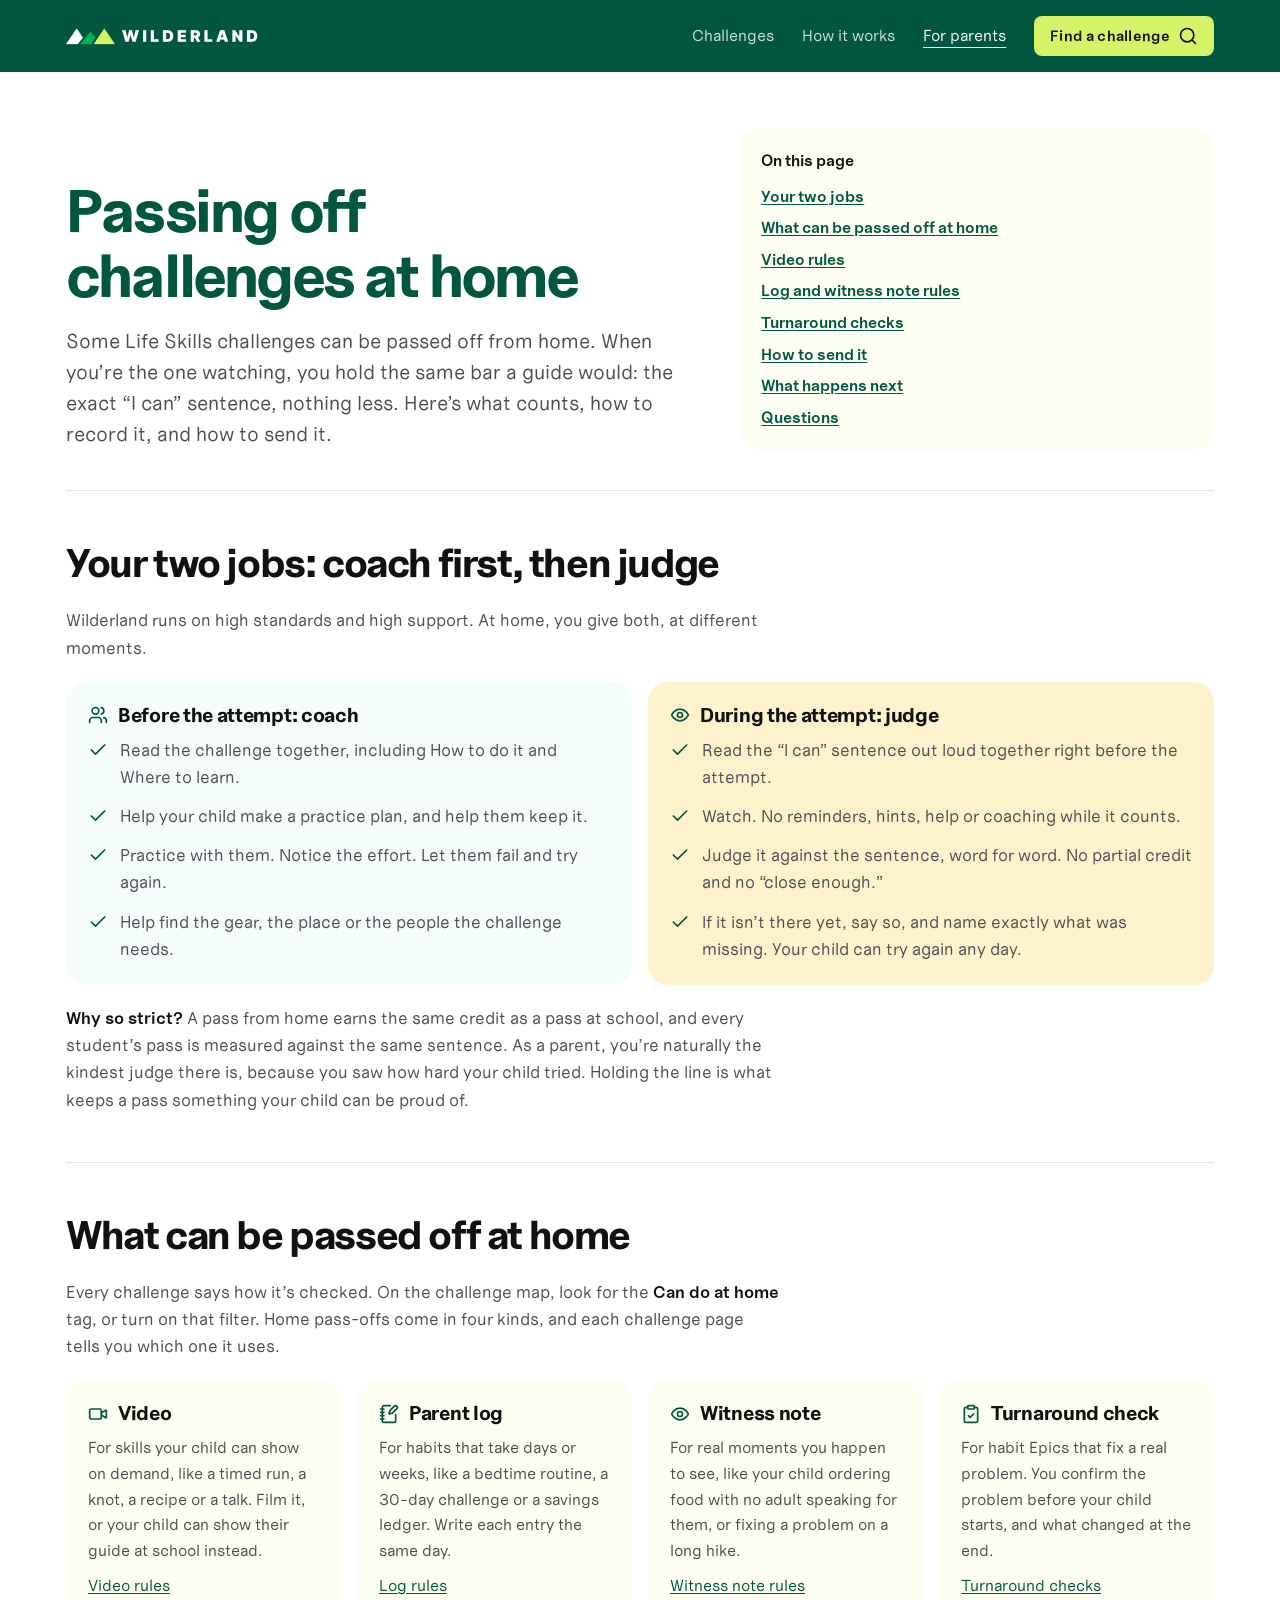
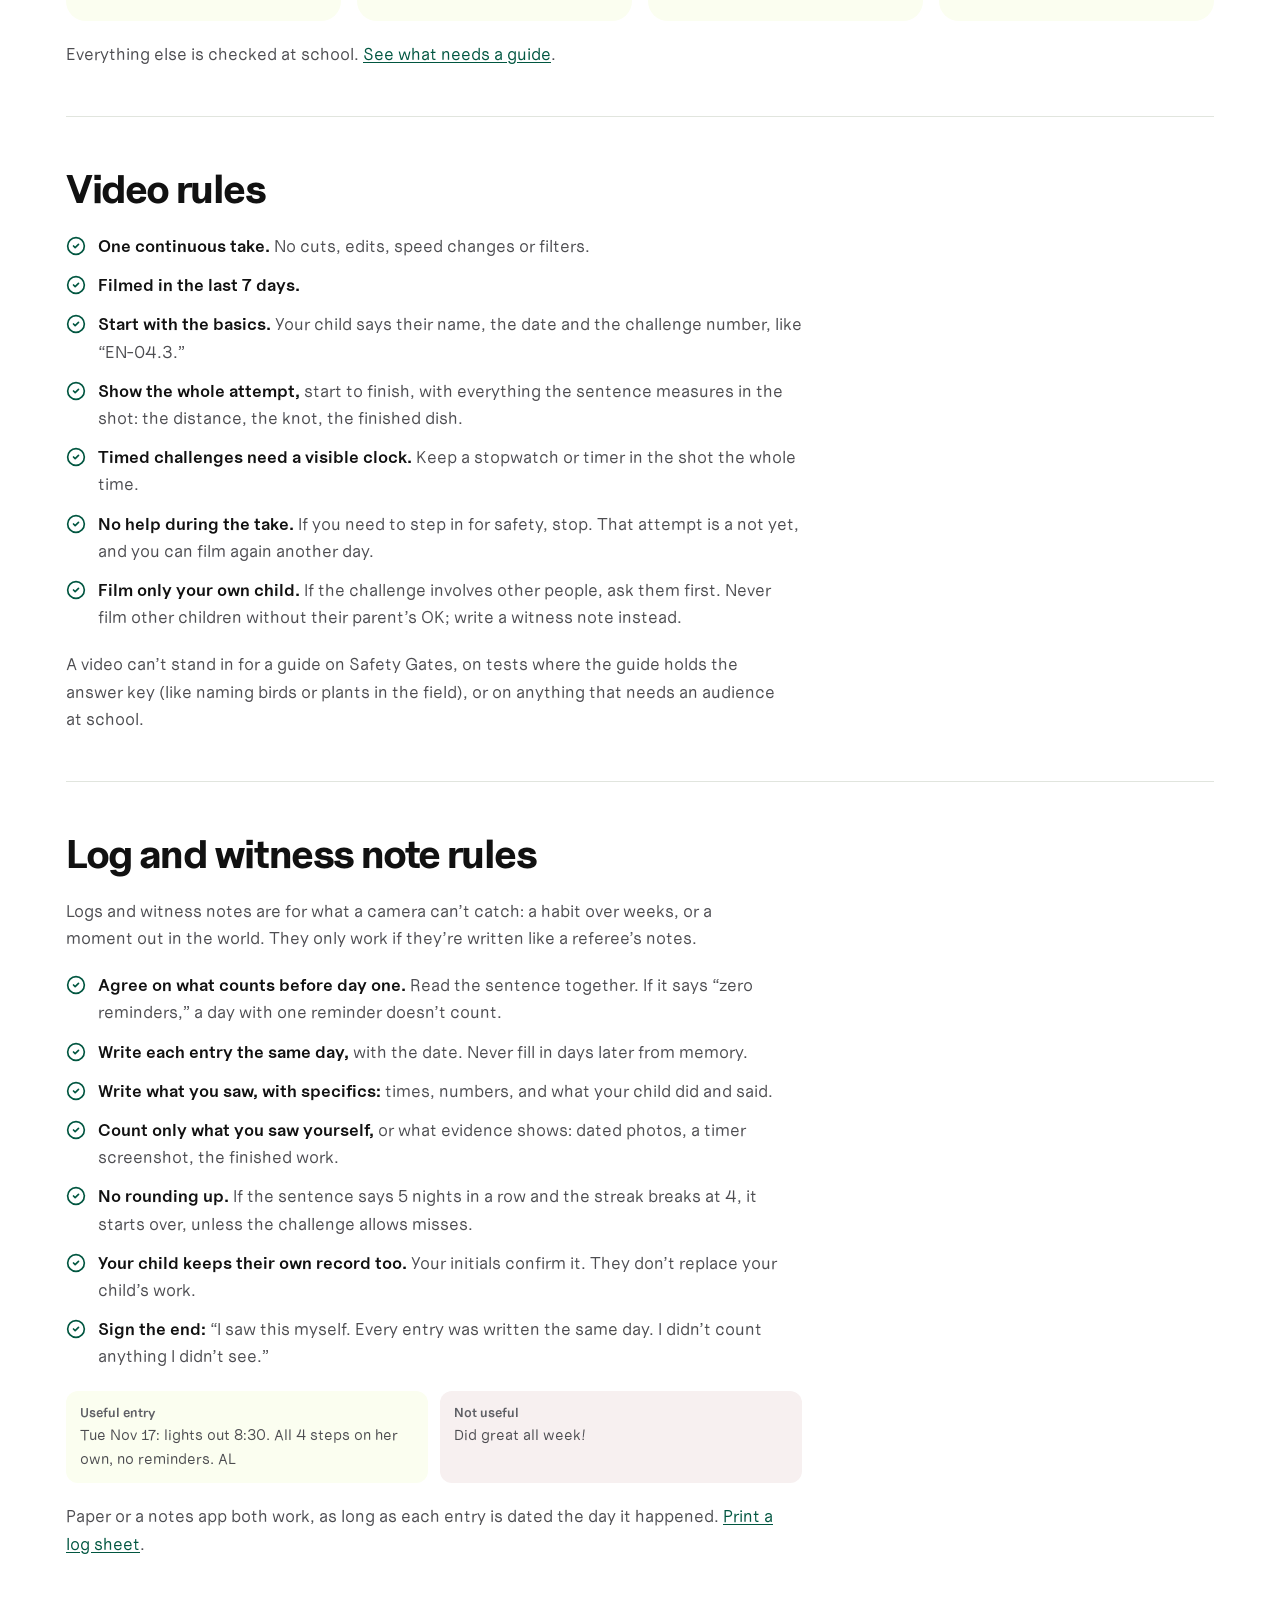
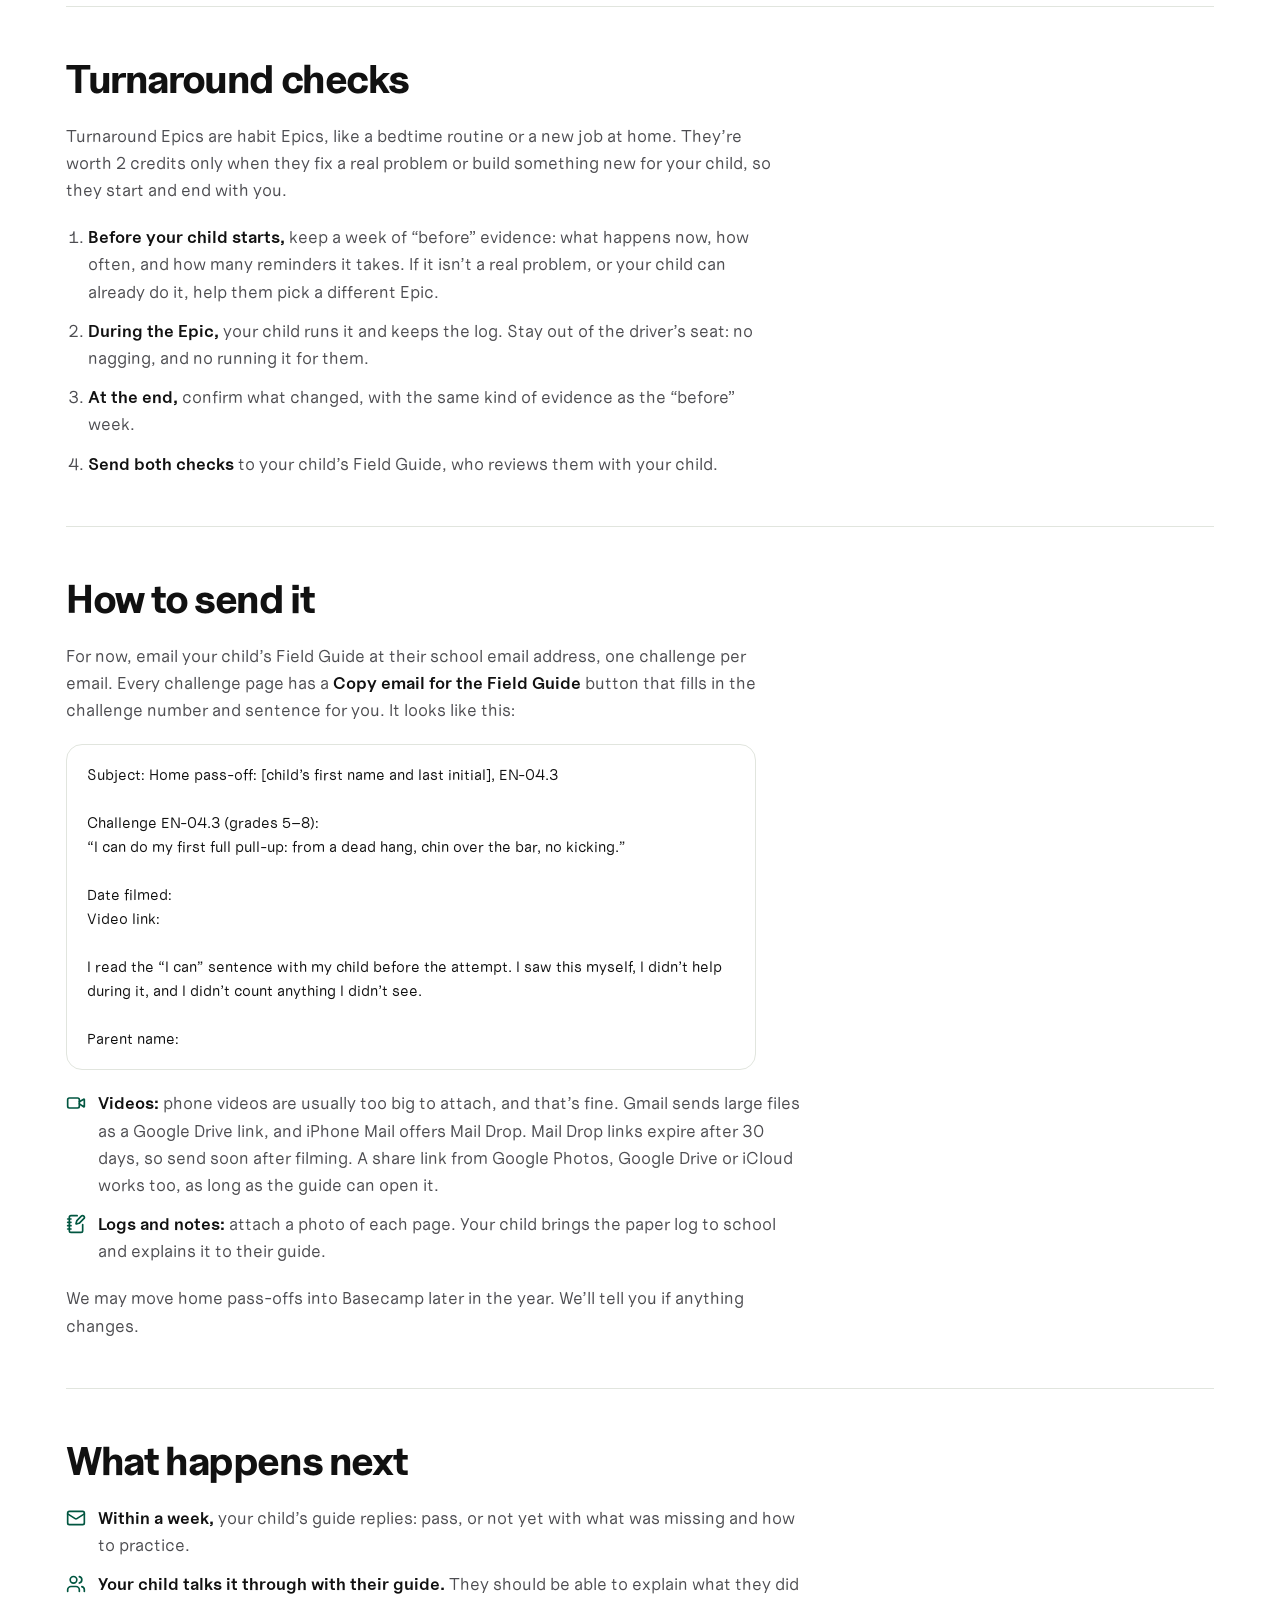
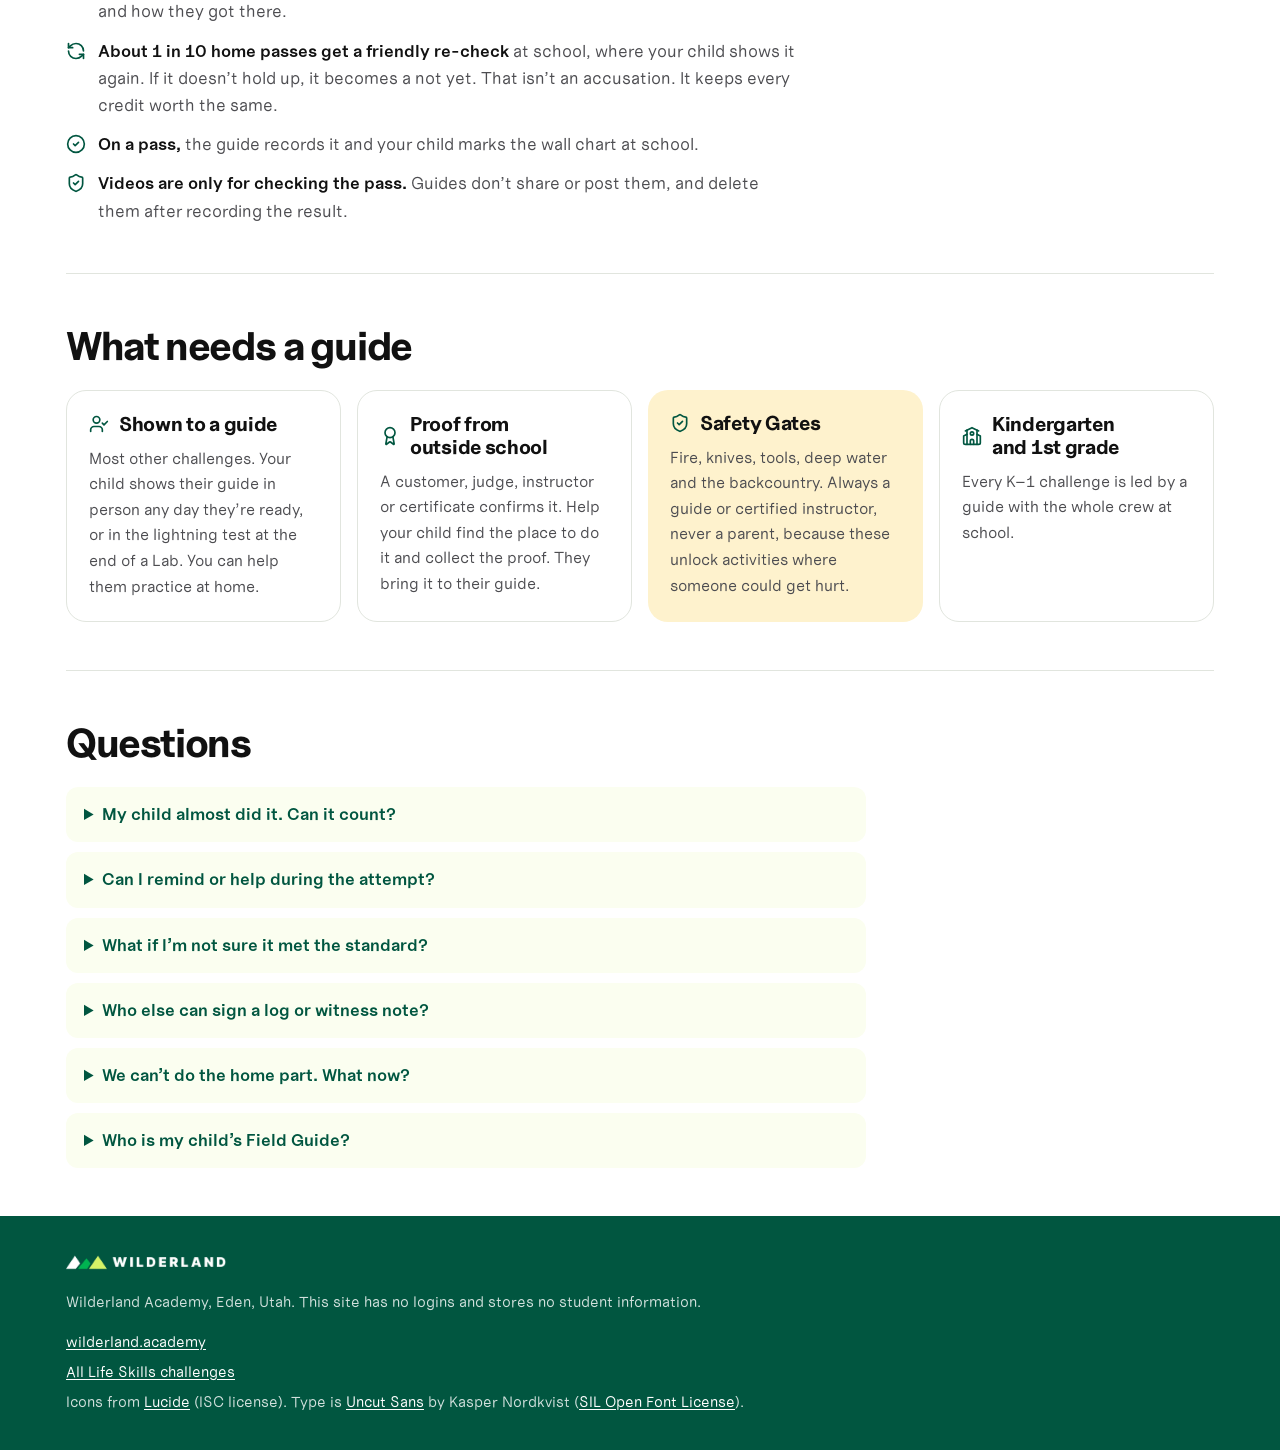
==== parents.html @ b4c8413c "Match the wilderland.academy design system, add a trail hero photo, and add a parent guide to home p" ====
<!doctype html>
<html lang="en">
<head>
<meta charset="utf-8">
<meta name="viewport" content="width=device-width, initial-scale=1">
<title>Home Pass-offs: Parent Guide</title>
<meta name="description" content="How Wilderland parents pass off Life Skills challenges at home: video, parent log, witness note and Turnaround check, held to the same standard as school.">
<meta name="theme-color" content="#015640">
<link rel="preload" href="fonts/uncut-sans-bold.woff2" as="font" type="font/woff2" crossorigin>
<link rel="preload" href="fonts/uncut-sans-regular.woff2" as="font" type="font/woff2" crossorigin>
<link rel="stylesheet" href="styles.css">
<link rel="icon" href="data:image/svg+xml,%3Csvg xmlns='http://www.w3.org/2000/svg' viewBox='0 0 32 32'%3E%3Crect width='32' height='32' rx='7' fill='%23015640'/%3E%3Cpath d='M3 24 10 11 17 24Z' fill='%23fff'/%3E%3Cpath d='M10 24 16 14 22 24Z' fill='%2300B451'/%3E%3Cpath d='M15 24 22 10 29 24Z' fill='%23D5F367'/%3E%3C/svg%3E">
</head>
<body>
<a class="skip" href="#coach">Skip to the guide</a>

<header class="nav">
  <div class="nav-inner">
    <a class="brand" href="./" aria-label="Wilderland Challenges home"><img src="img/wilderland-logo.png" width="192" height="24" alt="Wilderland"></a>
    <nav class="nav-links" aria-label="On this site">
      <a class="wide" href="./#explore-title">Challenges</a>
      <a class="wide" href="./#how-title">How it works</a>
      <a href="parents.html" aria-current="page">For parents</a>
    </nav>
    <a class="btn-lime" href="./" aria-label="Find a challenge"><span class="lbl">Find a challenge</span><svg class="ic" aria-hidden="true"><use href="icons.svg#i-search"/></svg></a>
  </div>
</header>

<main class="doc">
  <section class="doc-hero" aria-labelledby="page-title">
    <div>
      <h1 id="page-title">Passing off challenges at home</h1>
      <p class="lede">Some Life Skills challenges can be passed off from home. When you’re the one watching, you hold the same bar a guide would: the exact “I can” sentence, nothing less. Here’s what counts, how to record it, and how to send it.</p>
    </div>
    <nav class="jump" aria-label="On this page">
      <b>On this page</b>
      <a href="#coach">Your two jobs</a>
      <a href="#ways">What can be passed off at home</a>
      <a href="#video">Video rules</a>
      <a href="#logs">Log and witness note rules</a>
      <a href="#turnaround">Turnaround checks</a>
      <a href="#send">How to send it</a>
      <a href="#next">What happens next</a>
      <a href="#questions">Questions</a>
    </nav>
  </section>

  <section class="doc-sec" id="coach" aria-labelledby="coach-title">
    <h2 id="coach-title">Your two jobs: coach first, then judge</h2>
    <p>Wilderland runs on high standards and high support. At home, you give both, at different moments.</p>
    <div class="two">
      <div class="card mint">
        <h3><svg class="ic" aria-hidden="true"><use href="icons.svg#i-users"/></svg>Before the attempt: coach</h3>
        <ul class="rules">
          <li><svg class="ic" aria-hidden="true"><use href="icons.svg#i-check"/></svg><span>Read the challenge together, including How to do it and Where to learn.</span></li>
          <li><svg class="ic" aria-hidden="true"><use href="icons.svg#i-check"/></svg><span>Help your child make a practice plan, and help them keep it.</span></li>
          <li><svg class="ic" aria-hidden="true"><use href="icons.svg#i-check"/></svg><span>Practice with them. Notice the effort. Let them fail and try again.</span></li>
          <li><svg class="ic" aria-hidden="true"><use href="icons.svg#i-check"/></svg><span>Help find the gear, the place or the people the challenge needs.</span></li>
        </ul>
      </div>
      <div class="card butter">
        <h3><svg class="ic" aria-hidden="true"><use href="icons.svg#i-eye"/></svg>During the attempt: judge</h3>
        <ul class="rules">
          <li><svg class="ic" aria-hidden="true"><use href="icons.svg#i-check"/></svg><span>Read the “I can” sentence out loud together right before the attempt.</span></li>
          <li><svg class="ic" aria-hidden="true"><use href="icons.svg#i-check"/></svg><span>Watch. No reminders, hints, help or coaching while it counts.</span></li>
          <li><svg class="ic" aria-hidden="true"><use href="icons.svg#i-check"/></svg><span>Judge it against the sentence, word for word. No partial credit and no “close enough.”</span></li>
          <li><svg class="ic" aria-hidden="true"><use href="icons.svg#i-check"/></svg><span>If it isn’t there yet, say so, and name exactly what was missing. Your child can try again any day.</span></li>
        </ul>
      </div>
    </div>
    <div class="prose">
      <p><b>Why so strict?</b> A pass from home earns the same credit as a pass at school, and every student’s pass is measured against the same sentence. As a parent, you’re naturally the kindest judge there is, because you saw how hard your child tried. Holding the line is what keeps a pass something your child can be proud of.</p>
    </div>
  </section>

  <section class="doc-sec" id="ways" aria-labelledby="ways-title">
    <h2 id="ways-title">What can be passed off at home</h2>
    <p>Every challenge says how it’s checked. On the challenge map, look for the <b>Can do at home</b> tag, or turn on that filter. Home pass-offs come in four kinds, and each challenge page tells you which one it uses.</p>
    <div class="ways">
      <div class="card">
        <h3><svg class="ic" aria-hidden="true"><use href="icons.svg#i-video"/></svg>Video</h3>
        <p>For skills your child can show on demand, like a timed run, a knot, a recipe or a talk. Film it, or your child can show their guide at school instead.</p>
        <a href="#video">Video rules</a>
      </div>
      <div class="card">
        <h3><svg class="ic" aria-hidden="true"><use href="icons.svg#i-notebook-pen"/></svg>Parent log</h3>
        <p>For habits that take days or weeks, like a bedtime routine, a 30-day challenge or a savings ledger. Write each entry the same day.</p>
        <a href="#logs">Log rules</a>
      </div>
      <div class="card">
        <h3><svg class="ic" aria-hidden="true"><use href="icons.svg#i-eye"/></svg>Witness note</h3>
        <p>For real moments you happen to see, like your child ordering food with no adult speaking for them, or fixing a problem on a long hike.</p>
        <a href="#logs">Witness note rules</a>
      </div>
      <div class="card">
        <h3><svg class="ic" aria-hidden="true"><use href="icons.svg#i-clipboard-check"/></svg>Turnaround check</h3>
        <p>For habit Epics that fix a real problem. You confirm the problem before your child starts, and what changed at the end.</p>
        <a href="#turnaround">Turnaround checks</a>
      </div>
    </div>
    <p>Everything else is checked at school. <a href="#school">See what needs a guide</a>.</p>
  </section>

  <section class="doc-sec" id="video" aria-labelledby="video-title">
    <h2 id="video-title">Video rules</h2>
    <ul class="rules">
      <li><svg class="ic" aria-hidden="true"><use href="icons.svg#i-circle-check"/></svg><span><b>One continuous take.</b> No cuts, edits, speed changes or filters.</span></li>
      <li><svg class="ic" aria-hidden="true"><use href="icons.svg#i-circle-check"/></svg><span><b>Filmed in the last 7 days.</b></span></li>
      <li><svg class="ic" aria-hidden="true"><use href="icons.svg#i-circle-check"/></svg><span><b>Start with the basics.</b> Your child says their name, the date and the challenge number, like “EN-04.3.”</span></li>
      <li><svg class="ic" aria-hidden="true"><use href="icons.svg#i-circle-check"/></svg><span><b>Show the whole attempt,</b> start to finish, with everything the sentence measures in the shot: the distance, the knot, the finished dish.</span></li>
      <li><svg class="ic" aria-hidden="true"><use href="icons.svg#i-circle-check"/></svg><span><b>Timed challenges need a visible clock.</b> Keep a stopwatch or timer in the shot the whole time.</span></li>
      <li><svg class="ic" aria-hidden="true"><use href="icons.svg#i-circle-check"/></svg><span><b>No help during the take.</b> If you need to step in for safety, stop. That attempt is a not yet, and you can film again another day.</span></li>
      <li><svg class="ic" aria-hidden="true"><use href="icons.svg#i-circle-check"/></svg><span><b>Film only your own child.</b> If the challenge involves other people, ask them first. Never film other children without their parent’s OK; write a witness note instead.</span></li>
    </ul>
    <p>A video can’t stand in for a guide on Safety Gates, on tests where the guide holds the answer key (like naming birds or plants in the field), or on anything that needs an audience at school.</p>
  </section>

  <section class="doc-sec" id="logs" aria-labelledby="logs-title">
    <h2 id="logs-title">Log and witness note rules</h2>
    <p>Logs and witness notes are for what a camera can’t catch: a habit over weeks, or a moment out in the world. They only work if they’re written like a referee’s notes.</p>
    <ul class="rules">
      <li><svg class="ic" aria-hidden="true"><use href="icons.svg#i-circle-check"/></svg><span><b>Agree on what counts before day one.</b> Read the sentence together. If it says “zero reminders,” a day with one reminder doesn’t count.</span></li>
      <li><svg class="ic" aria-hidden="true"><use href="icons.svg#i-circle-check"/></svg><span><b>Write each entry the same day,</b> with the date. Never fill in days later from memory.</span></li>
      <li><svg class="ic" aria-hidden="true"><use href="icons.svg#i-circle-check"/></svg><span><b>Write what you saw, with specifics:</b> times, numbers, and what your child did and said.</span></li>
      <li><svg class="ic" aria-hidden="true"><use href="icons.svg#i-circle-check"/></svg><span><b>Count only what you saw yourself,</b> or what evidence shows: dated photos, a timer screenshot, the finished work.</span></li>
      <li><svg class="ic" aria-hidden="true"><use href="icons.svg#i-circle-check"/></svg><span><b>No rounding up.</b> If the sentence says 5 nights in a row and the streak breaks at 4, it starts over, unless the challenge allows misses.</span></li>
      <li><svg class="ic" aria-hidden="true"><use href="icons.svg#i-circle-check"/></svg><span><b>Your child keeps their own record too.</b> Your initials confirm it. They don’t replace your child’s work.</span></li>
      <li><svg class="ic" aria-hidden="true"><use href="icons.svg#i-circle-check"/></svg><span><b>Sign the end:</b> “I saw this myself. Every entry was written the same day. I didn’t count anything I didn’t see.”</span></li>
    </ul>
    <div class="example" aria-label="Example entries">
      <div class="yes"><b>Useful entry</b>Tue Nov 17: lights out 8:30. All 4 steps on her own, no reminders. AL</div>
      <div class="no"><b>Not useful</b>Did great all week!</div>
    </div>
    <p>Paper or a notes app both work, as long as each entry is dated the day it happened. <a href="log.html">Print a log sheet</a>.</p>
  </section>

  <section class="doc-sec" id="turnaround" aria-labelledby="ta-title">
    <h2 id="ta-title">Turnaround checks</h2>
    <p>Turnaround Epics are habit Epics, like a bedtime routine or a new job at home. They’re worth 2 credits only when they fix a real problem or build something new for your child, so they start and end with you.</p>
    <ol class="cps prose">
      <li><b>Before your child starts,</b> keep a week of “before” evidence: what happens now, how often, and how many reminders it takes. If it isn’t a real problem, or your child can already do it, help them pick a different Epic.</li>
      <li><b>During the Epic,</b> your child runs it and keeps the log. Stay out of the driver’s seat: no nagging, and no running it for them.</li>
      <li><b>At the end,</b> confirm what changed, with the same kind of evidence as the “before” week.</li>
      <li><b>Send both checks</b> to your child’s Field Guide, who reviews them with your child.</li>
    </ol>
  </section>

  <section class="doc-sec" id="send" aria-labelledby="send-title">
    <h2 id="send-title">How to send it</h2>
    <p>For now, email your child’s Field Guide at their school email address, one challenge per email. Every challenge page has a <b>Copy email for the Field Guide</b> button that fills in the challenge number and sentence for you. It looks like this:</p>
<pre class="template">Subject: Home pass-off: [child’s first name and last initial], EN-04.3

Challenge EN-04.3 (grades 5–8):
“I can do my first full pull-up: from a dead hang, chin over the bar, no kicking.”

Date filmed:
Video link:

I read the “I can” sentence with my child before the attempt. I saw this myself, I didn’t help during it, and I didn’t count anything I didn’t see.

Parent name:</pre>
    <ul class="rules">
      <li><svg class="ic" aria-hidden="true"><use href="icons.svg#i-video"/></svg><span><b>Videos:</b> phone videos are usually too big to attach, and that’s fine. Gmail sends large files as a Google Drive link, and iPhone Mail offers Mail Drop. Mail Drop links expire after 30 days, so send soon after filming. A share link from Google Photos, Google Drive or iCloud works too, as long as the guide can open it.</span></li>
      <li><svg class="ic" aria-hidden="true"><use href="icons.svg#i-notebook-pen"/></svg><span><b>Logs and notes:</b> attach a photo of each page. Your child brings the paper log to school and explains it to their guide.</span></li>
    </ul>
    <p>We may move home pass-offs into Basecamp later in the year. We’ll tell you if anything changes.</p>
  </section>

  <section class="doc-sec" id="next" aria-labelledby="next-title">
    <h2 id="next-title">What happens next</h2>
    <ul class="rules">
      <li><svg class="ic" aria-hidden="true"><use href="icons.svg#i-mail"/></svg><span><b>Within a week,</b> your child’s guide replies: pass, or not yet with what was missing and how to practice.</span></li>
      <li><svg class="ic" aria-hidden="true"><use href="icons.svg#i-users"/></svg><span><b>Your child talks it through with their guide.</b> They should be able to explain what they did and how they got there.</span></li>
      <li><svg class="ic" aria-hidden="true"><use href="icons.svg#i-refresh-ccw"/></svg><span><b>About 1 in 10 home passes get a friendly re-check</b> at school, where your child shows it again. If it doesn’t hold up, it becomes a not yet. That isn’t an accusation. It keeps every credit worth the same.</span></li>
      <li><svg class="ic" aria-hidden="true"><use href="icons.svg#i-circle-check"/></svg><span><b>On a pass,</b> the guide records it and your child marks the wall chart at school.</span></li>
      <li><svg class="ic" aria-hidden="true"><use href="icons.svg#i-shield-check"/></svg><span><b>Videos are only for checking the pass.</b> Guides don’t share or post them, and delete them after recording the result.</span></li>
    </ul>
  </section>

  <section class="doc-sec" id="school" aria-labelledby="school-title">
    <h2 id="school-title">What needs a guide</h2>
    <div class="ways">
      <div class="card white">
        <h3><svg class="ic" aria-hidden="true"><use href="icons.svg#i-user-check"/></svg>Shown to a guide</h3>
        <p>Most other challenges. Your child shows their guide in person any day they’re ready, or in the lightning test at the end of a Lab. You can help them practice at home.</p>
      </div>
      <div class="card white">
        <h3><svg class="ic" aria-hidden="true"><use href="icons.svg#i-award"/></svg>Proof from outside school</h3>
        <p>A customer, judge, instructor or certificate confirms it. Help your child find the place to do it and collect the proof. They bring it to their guide.</p>
      </div>
      <div class="card butter">
        <h3><svg class="ic" aria-hidden="true"><use href="icons.svg#i-shield-check"/></svg>Safety Gates</h3>
        <p>Fire, knives, tools, deep water and the backcountry. Always a guide or certified instructor, never a parent, because these unlock activities where someone could get hurt.</p>
      </div>
      <div class="card white">
        <h3><svg class="ic" aria-hidden="true"><use href="icons.svg#i-school"/></svg>Kindergarten and 1st grade</h3>
        <p>Every K–1 challenge is led by a guide with the whole crew at school.</p>
      </div>
    </div>
  </section>

  <section class="doc-sec" id="questions" aria-labelledby="q-title">
    <h2 id="q-title">Questions</h2>
    <div class="qa">
      <details><summary>My child almost did it. Can it count?</summary><p>No. Almost is a not yet. Tell your child exactly what was missing, and try again another day. There’s no limit on retries.</p></details>
      <details><summary>Can I remind or help during the attempt?</summary><p>Not during a counted attempt or a counted day. Coaching happens before and between attempts. If the sentence says “on my own” or “no reminders,” any help means that one doesn’t count.</p></details>
      <details><summary>What if I’m not sure it met the standard?</summary><p>Then treat it as a not yet, or ask the guide to watch it at school. When in doubt, leave it out.</p></details>
      <details><summary>Who else can sign a log or witness note?</summary><p>A parent or guardian signs. Some challenges also need confirmation from other people, like crewmates or the person your child helped, and the sentence says so when they do.</p></details>
      <details><summary>We can’t do the home part. What now?</summary><p>Many home challenges can also be shown at school. For habits that only happen at home, ask your child’s guide to suggest a school option or a different challenge.</p></details>
      <details><summary>Who is my child’s Field Guide?</summary><p>The guide who meets with your child for weekly coaching. If you’re not sure of their email address, ask at drop-off or pick-up.</p></details>
    </div>
  </section>
</main>

<footer class="foot">
  <div class="foot-inner">
    <div class="foot-links">
      <img src="img/wilderland-logo.png" width="160" height="20" alt="Wilderland">
      <p>Wilderland Academy, Eden, Utah. This site has no logins and stores no student information.</p>
    </div>
    <div class="foot-links">
      <a href="https://wilderland.academy/">wilderland.academy</a>
      <a href="./">All Life Skills challenges</a>
      <span>Icons from <a href="https://lucide.dev" rel="noopener">Lucide</a> (ISC license). Type is <a href="https://uncut.wtf/sans-serif/uncut-sans/" rel="noopener">Uncut Sans</a> by Kasper Nordkvist (<a href="fonts/OFL.txt">SIL Open Font License</a>).</span>
    </div>
  </div>
</footer>
</body>
</html>
---- styles.css ----
/* Wilderland Challenges. Matches the wilderland.academy design system: Uncut Sans, deep green #015640,
   lime #D5F367 buttons with 8px corners, white pages with pale lime and mint bands, 24px photo corners.
   The 8 life-skill colors stay as the map's own wayfinding. */
@font-face{font-family:'Uncut Sans';src:url(fonts/uncut-sans-regular.woff2) format('woff2');font-weight:400;font-style:normal;font-display:swap}
@font-face{font-family:'Uncut Sans';src:url(fonts/uncut-sans-semibold.woff2) format('woff2');font-weight:600;font-style:normal;font-display:swap}
@font-face{font-family:'Uncut Sans';src:url(fonts/uncut-sans-bold.woff2) format('woff2');font-weight:700;font-style:normal;font-display:swap}
:root{
  --green:#015640;      /* nav, footer, headings, focus */
  --green-2:#00B451;    /* the logo's middle peak */
  --lime:#D5F367;       /* buttons */
  --lime-tint:#FBFEF0;  /* section bands */
  --mint:#F4FCFC;       /* notices */
  --butter:#FEF2CD;
  --chip:#F0F2F0;       /* secondary buttons */
  --ink:#111111;
  --text:#4D4D51;
  --muted:#5F6066;
  --line:#E1E5DE;
  --paper:#FFFFFF;
  --card:#FFFFFF;
  --on-dark:#FFFFFF;
  --on-dark-2:rgba(255,255,255,.82);
  --amber:#9A4A0B;
  /* older names used by the app's markup */
  --forest:var(--green);
  --water:var(--green);
  --blaze:var(--amber);
  --cream:var(--on-dark);
  --sans:'Uncut Sans', system-ui, -apple-system, 'Segoe UI', Roboto, Arial, sans-serif;
  --slab:var(--sans);
  --gutter-l:max(16px, env(safe-area-inset-left, 0px));
  --gutter-r:max(16px, env(safe-area-inset-right, 0px));
  color-scheme:light;
}
*{box-sizing:border-box}
html{scroll-behavior:smooth;scroll-padding-top:16px}
@media (prefers-reduced-motion:reduce){html{scroll-behavior:auto}*{transition:none!important}}
body{margin:0;background:var(--paper);color:var(--text);font:400 16px/1.6 var(--sans);-webkit-font-smoothing:antialiased}
h1,h2,h3{font-family:var(--sans);font-weight:700;line-height:1.15;margin:0;text-wrap:balance;color:var(--ink)}
h1{color:var(--green);letter-spacing:-.03em}
h2{font-size:clamp(28px,3.4vw,40px);letter-spacing:-.035em;line-height:1.2}
h3{font-size:20px;letter-spacing:-.015em}
p{margin:0}
b,strong{color:var(--ink);font-weight:600}
a{color:var(--green);text-underline-offset:2px}
button{font:inherit;color:inherit}
:focus-visible{outline:3px solid var(--green);outline-offset:2px}
[hidden]{display:none !important}
.sr{position:absolute;width:1px;height:1px;overflow:hidden;clip:rect(0 0 0 0);white-space:nowrap}
.skip{position:absolute;left:-999px;top:8px;background:var(--lime);color:var(--ink);padding:8px 14px;border-radius:8px;z-index:30;font-weight:600}
.skip:focus{left:8px}
.ic{width:20px;height:20px;fill:none;stroke:currentColor;stroke-width:2;stroke-linecap:round;stroke-linejoin:round;flex:none}
.muted{color:var(--muted)}
.pad{padding:0 24px}
.wrap{max-width:1180px;margin:0 auto;padding-left:var(--gutter-l);padding-right:var(--gutter-r)}

/* ---------- buttons (school style: lime primary, pale grey secondary, 8px corners) ---------- */
.btn,.btn-lime{display:inline-flex;align-items:center;justify-content:center;gap:8px;min-height:48px;padding:8px 20px;border-radius:8px;border:0;background:var(--lime);color:#121213;font-weight:600;letter-spacing:.02em;text-decoration:none;cursor:pointer}
.btn:hover,.btn-lime:hover{background:#C9EA4F}
.btn.ghost,.btn-grey{background:var(--chip);color:#121213}
.btn.ghost:hover,.btn-grey:hover{background:#E4E8E4}
.btn-sm{min-height:40px;padding:6px 16px;font-size:15px}

/* ---------- nav ---------- */
.nav{background:var(--green);color:var(--on-dark)}
.nav-inner{max-width:1180px;margin:0 auto;padding:0 var(--gutter-r) 0 var(--gutter-l);min-height:72px;display:flex;align-items:center;gap:12px 28px;flex-wrap:wrap}
.brand{display:flex;align-items:center;margin-right:auto;padding:8px 0}
.brand img{display:block;height:24px;width:auto}
.nav-links{display:flex;gap:4px 28px;align-items:center;flex-wrap:wrap}
.nav-links a{color:var(--on-dark-2);text-decoration:none;font-size:16px;padding:8px 0}
.nav-links a:hover,.nav-links a[aria-current="page"]{color:var(--on-dark);text-decoration:underline;text-underline-offset:6px}
.nav .btn-lime{min-height:40px;padding:6px 16px;font-size:15px}
.nav .count{background:var(--green);color:var(--on-dark)}

/* ---------- hero: title and grades on the left, the trail photo on the right ---------- */
.hero{background:var(--paper)}
.hero-inner{max-width:1180px;margin:0 auto;padding:56px var(--gutter-r) 48px var(--gutter-l);display:grid;grid-template-columns:minmax(0,1fr) minmax(0,1.04fr);gap:40px 56px;align-items:center}
.hero-text{display:flex;flex-direction:column;gap:20px;min-width:0}
.hero h1{font-size:clamp(42px,5.6vw,64px);line-height:1.08}
.lede{font-size:clamp(18px,1.9vw,20px);line-height:1.55;max-width:34em;color:var(--text)}
.bands{display:flex;align-items:center;gap:8px;flex-wrap:wrap;margin-top:4px}
.bands-label{font-weight:600;color:var(--ink);margin-right:8px}
.band{min-width:84px;min-height:48px;padding:6px 18px;border-radius:8px;border:2px solid transparent;background:var(--chip);color:#121213;font-weight:700;font-size:20px;letter-spacing:-.01em;cursor:pointer}
.band:hover{border-color:var(--green)}
.band[aria-pressed="true"]{background:var(--green);color:var(--on-dark)}
.hero-photo{position:relative;margin:0;border-radius:24px;overflow:hidden;aspect-ratio:1.15;background:#E9E4D6;max-width:100%}
.hero-photo img{display:block;width:100%;height:100%;object-fit:cover;object-position:50% 40%}
.place{position:absolute;left:16px;bottom:16px;display:inline-flex;align-items:center;gap:6px;max-width:calc(100% - 32px);padding:6px 12px 6px 10px;border-radius:999px;background:rgba(255,255,255,.92);color:var(--green);font-weight:700;font-size:15px;line-height:1.3}
.place .ic{width:17px;height:17px}
.strip{display:none}

main{max-width:1180px;margin:0 auto;padding:0 var(--gutter-r) 0 var(--gutter-l)}

/* ---------- your year ---------- */
.year{padding:8px 0 8px;display:flex;flex-direction:column;gap:16px}
.year-head{display:flex;align-items:baseline;gap:8px 20px;flex-wrap:wrap}
.year-head p{flex:1 1 320px}
.link-btn{background:none;border:0;padding:0;cursor:pointer;color:var(--green);text-decoration:underline;text-underline-offset:3px;font-weight:600;display:inline-flex;gap:8px;align-items:center}
.count{display:inline-grid;place-items:center;min-width:26px;height:26px;padding:0 7px;border-radius:13px;background:var(--green);color:var(--on-dark);font-size:14px;font-weight:600;letter-spacing:0;text-decoration:none}
.year-skills{list-style:none;margin:0;padding:0;display:grid;grid-template-columns:repeat(8,minmax(0,1fr));gap:8px}
.ys{all:unset;box-sizing:border-box;cursor:pointer;display:flex;flex-direction:column;gap:8px;width:100%;height:100%;padding:12px 10px;border-radius:12px;background:var(--card);border:1px solid var(--line);border-top:6px solid var(--c)}
.ys:focus-visible{outline:3px solid var(--green);outline-offset:2px}
.ys[aria-current="true"]{background:var(--tint)}
.ys-name{font-weight:600;font-size:14px;line-height:1.25;color:var(--ink)}
.dots{display:flex;gap:6px}
.dot{width:18px;height:18px;border-radius:50%;border:2px solid var(--c)}
.dot.on{background:var(--c)}
.ys.done .ys-name::after{content:" ✓";color:var(--c)}

/* ---------- explore / tree ---------- */
.explore{padding:40px 0 64px;display:flex;flex-direction:column;gap:18px}
.explore-head{display:flex;gap:12px 24px;align-items:center;justify-content:space-between;flex-wrap:wrap}
.search{flex:0 1 400px;display:flex;align-items:center;gap:8px;background:var(--card);border:2px solid var(--line);border-radius:8px;padding:0 12px;min-height:48px}
.search:focus-within{border-color:var(--green)}
.search input{flex:1;border:0;outline:0;font:inherit;color:var(--ink);background:transparent;min-width:0;padding:10px 0}
.note{background:var(--mint);border-left:5px solid var(--green);padding:14px 18px;border-radius:8px;max-width:760px}

.tree{position:relative;display:grid;grid-template-columns:minmax(0,260px) minmax(0,280px) minmax(0,1fr);gap:56px;align-items:start}
.links{position:absolute;inset:0;width:100%;height:100%;pointer-events:none;overflow:visible}
.links path{fill:none;stroke-width:2.5}
.col{position:relative;display:flex;flex-direction:column;gap:8px;min-width:0}
.col-title{font-size:15px;font-weight:600;color:var(--muted);margin-bottom:2px;display:flex;align-items:center;gap:8px}
.back{display:none}

.node{all:unset;box-sizing:border-box;cursor:pointer;display:flex;align-items:center;gap:12px;width:100%;padding:10px 12px;border-radius:12px;background:var(--card);border:2px solid var(--line);min-height:56px;color:var(--ink)}
.node:hover{border-color:var(--c)}
.node:focus-visible{outline:3px solid var(--green);outline-offset:2px}
.node[aria-current="true"]{border-color:var(--c);background:var(--c);color:#fff}
.node .badge{width:36px;height:36px;border-radius:8px;display:grid;place-items:center;background:var(--c);color:#fff;flex:none}
.node[aria-current="true"] .badge{background:#fff;color:var(--c)}
.node-text{flex:1;min-width:0;display:flex;flex-direction:column}
.node-name{font-weight:600;line-height:1.25}
.node-sub{font-size:14px;opacity:.8}
.node .chev{opacity:.7}
.node.sub{min-height:48px}
.node.sub .node-name{font-weight:600}
.prog{font-size:13px;font-weight:600;padding:2px 8px;border-radius:999px;background:var(--tint);color:var(--ink);flex:none}
.node[aria-current="true"] .prog{background:rgba(255,255,255,.9)}

.skill-intro{background:var(--tint);border-radius:12px;padding:14px 16px;display:flex;flex-direction:column;gap:4px;color:var(--ink)}
.skill-intro b{font-size:20px;font-weight:700;letter-spacing:-.015em}
.comp{background:var(--card);border:1px solid var(--line);border-left:6px solid var(--c);border-radius:16px;padding:14px 16px 10px;display:flex;flex-direction:column;gap:6px}
.comp h3{font-size:19px;display:flex;align-items:center;gap:8px}
.comp h3 .ic{color:var(--c)}
.ch{display:flex;gap:12px;align-items:flex-start;padding:10px 0;border-top:1px solid var(--line)}
.ch:first-of-type{border-top:0}
.ch-open{all:unset;cursor:pointer;flex:1;min-width:0;display:flex;flex-direction:column;gap:6px}
.ch-open:focus-visible{outline:3px solid var(--green);outline-offset:2px}
.ch-text{line-height:1.5;color:var(--ink);font-size:17px}
.ch-open:hover .ch-text{text-decoration:underline;text-decoration-color:var(--c)}
.tags{display:flex;gap:6px;flex-wrap:wrap}
.tag{font-size:13px;font-weight:600;padding:2px 9px;border-radius:999px;background:var(--chip);color:var(--ink);display:inline-flex;align-items:center;gap:4px}
.tag .ic{width:14px;height:14px}
.pick{width:44px;height:44px;border-radius:50%;border:2px solid var(--line);background:var(--card);display:grid;place-items:center;cursor:pointer;color:var(--muted);flex:none}
.pick:hover{border-color:var(--green);color:var(--green)}
.pick[aria-pressed="true"]{background:var(--green);border-color:var(--green);color:var(--on-dark)}
.empty-col{color:var(--muted);font-size:15px;padding:8px 2px}

.search-results{display:flex;flex-direction:column;gap:12px}
.search-results .comp{max-width:820px}

/* ---------- how it works: a full-width pale lime band, like the school's program sections ---------- */
.band-lime{background:var(--lime-tint)}
.how{padding:64px 0 72px;display:flex;flex-direction:column;gap:36px}
.how>h2{max-width:20em}
.steps{list-style:none;padding:0;margin:0;display:grid;grid-template-columns:repeat(5,minmax(0,1fr));gap:16px;counter-reset:s}
.steps li{counter-increment:s;background:var(--card);border-radius:20px;padding:20px}
.steps h3{display:flex;align-items:center;gap:10px}
.steps h3::before{content:counter(s);display:inline-grid;place-items:center;flex:none;width:30px;height:30px;border-radius:50%;background:var(--green);color:var(--on-dark);font-size:15px;letter-spacing:0}
.steps p{margin-top:10px;font-size:16px}
.words dl{margin:14px 0 0;display:grid;grid-template-columns:repeat(auto-fit,minmax(220px,1fr));gap:16px}
.words dt{font-weight:700;font-size:20px;color:var(--ink);letter-spacing:-.015em}
.words dd{margin:4px 0 0;font-size:16px}
.trails{display:grid;grid-template-columns:1fr 1fr;gap:28px}
.trail table{width:100%;border-collapse:separate;border-spacing:0;margin-top:12px;background:var(--card);border-radius:16px;overflow:hidden;font-variant-numeric:tabular-nums}
.trail th,.trail td{text-align:left;padding:11px 16px;border-bottom:1px solid var(--line);font-size:16px}
.trail tr:last-child td{border-bottom:0}
.trail th{background:var(--green);color:var(--on-dark);font-weight:600}
.trail td:first-child{font-weight:600;color:var(--ink)}
.fine{font-size:15px;color:var(--muted);max-width:820px}
.badges{display:grid;grid-template-columns:repeat(2,minmax(0,1fr));gap:16px}
.badges>div{background:var(--card);border-radius:20px;padding:20px;display:flex;flex-direction:column;gap:8px}
.badge-names{font-size:15px;color:var(--muted)}
.notyet{max-width:760px;display:flex;flex-direction:column;gap:8px}

/* ---------- parents band: deep green, like the school's results section ---------- */
.band-green{background:var(--green);color:var(--on-dark-2)}
.parents-cta{padding:64px 0;display:grid;grid-template-columns:minmax(0,1.1fr) minmax(0,1fr);gap:24px 56px;align-items:center}
.parents-cta h2{color:var(--on-dark)}
.parents-cta h2 span{display:block;color:var(--lime)}
.parents-cta p{font-size:17px;max-width:36em;margin-top:16px}
.band-green b{color:var(--on-dark)}
.parents-cta ul{list-style:none;margin:0;padding:0;display:flex;flex-direction:column;gap:10px}
.parents-cta li{display:flex;gap:10px;align-items:flex-start;background:rgba(255,255,255,.08);border-radius:12px;padding:12px 14px;color:var(--on-dark)}
.parents-cta li .ic{color:var(--lime);margin-top:2px}
.parents-cta .actions{display:flex;gap:12px;flex-wrap:wrap;margin-top:20px}

/* ---------- footer ---------- */
.credits{max-width:1180px;margin:0 auto;padding:24px var(--gutter-r) 32px var(--gutter-l);font-size:14px;color:var(--muted)}
.credits summary{cursor:pointer;font-weight:600;color:var(--ink)}
.credits ul{margin:10px 0 0;padding-left:18px;display:flex;flex-direction:column;gap:4px}
.credits a{color:var(--muted)}
.foot{background:var(--green);color:var(--on-dark-2);font-size:15px}
.foot-inner{max-width:1180px;margin:0 auto;padding:36px var(--gutter-r) calc(36px + env(safe-area-inset-bottom,0px)) var(--gutter-l);display:flex;flex-wrap:wrap;gap:16px 40px;align-items:flex-start;justify-content:space-between}
.foot img{display:block;height:20px;width:auto;align-self:flex-start}
.foot p{max-width:44em;margin-top:12px}
.foot a{color:var(--on-dark)}
.foot-links{display:flex;flex-direction:column;gap:6px}

/* ---------- sheets ---------- */
.sheet{border:0;padding:0;border-radius:20px;width:min(720px,calc(100vw - 32px));max-height:calc(100vh - 48px);background:var(--paper);color:var(--text);box-shadow:0 24px 60px rgba(1,40,30,.35)}
.sheet::backdrop{background:rgba(1,40,30,.55)}
.sheet-inner{display:flex;flex-direction:column;gap:18px;padding:0 0 24px}
.d-band{background:var(--c);color:#fff;padding:22px 72px 20px 24px;display:flex;gap:14px;align-items:center}
.d-band .badge{width:48px;height:48px;border-radius:10px;background:#fff;color:var(--c);display:grid;place-items:center;flex:none}
.d-band .badge .ic{width:26px;height:26px}
.d-crumb{font-size:15px;font-weight:600;line-height:1.35}
.sheet-head{display:flex;justify-content:space-between;align-items:flex-start;gap:16px;padding:22px 24px 0}
.sheet-sec{padding:0 24px;display:flex;flex-direction:column;gap:6px}
.sheet-sec h3{font-size:19px}
.icon-btn{width:44px;height:44px;border-radius:50%;border:2px solid var(--line);background:var(--card);color:var(--ink);display:grid;place-items:center;cursor:pointer;flex:none}
.d-close{position:absolute;right:14px;top:14px;z-index:2}
.d-title{font-weight:700;font-size:22px;line-height:1.35;letter-spacing:-.015em;padding:0 24px;color:var(--ink)}
.facts{display:grid;grid-template-columns:repeat(auto-fit,minmax(150px,1fr));gap:12px;padding:0 24px}
.fact{background:var(--lime-tint);border-radius:12px;padding:12px 14px;font-size:15px;color:var(--ink)}
.fact b{display:block;font-size:14px;color:var(--muted);font-weight:600;margin-bottom:2px}
.callout{margin:0 24px;padding:14px 16px;border-radius:12px;background:var(--mint);border-left:5px solid var(--green);font-size:16px}
.res{list-style:none;margin:0;padding:0;display:flex;flex-direction:column;gap:8px}
.res a{display:inline-flex;gap:6px;align-items:center;font-weight:600}
.res small{color:var(--muted);font-weight:400}
.cps{margin:0;padding-left:22px;display:flex;flex-direction:column;gap:4px}
.sheet-actions{display:flex;gap:12px;flex-wrap:wrap;padding:0 24px}
.picks-list{list-style:none;margin:0;padding:0 24px;display:flex;flex-direction:column;gap:10px}
.picks-list li{display:flex;gap:12px;align-items:flex-start;background:var(--card);border:1px solid var(--line);border-left:5px solid var(--c);border-radius:12px;padding:10px 12px}
.picks-list li button.open{all:unset;cursor:pointer;flex:1;font-size:16px;color:var(--ink)}
.picks-list li button.open:focus-visible{outline:3px solid var(--green)}
.picks-list .sk{display:block;font-size:13px;color:var(--muted);font-weight:600}
.toast{position:fixed;left:50%;bottom:calc(24px + env(safe-area-inset-bottom,0px));transform:translateX(-50%) translateY(140px);background:var(--green);color:var(--on-dark);padding:12px 18px;border-radius:8px;font-weight:600;transition:transform .2s ease;z-index:20;max-width:calc(100vw - 32px)}
.toast.show{transform:translateX(-50%) translateY(0)}
.toast:empty{visibility:hidden}

/* the "passing it off at home" box in each challenge */
.home-box{margin:0 24px;padding:16px 18px;border-radius:16px;background:var(--mint);display:flex;flex-direction:column;gap:8px}
.home-box h3{font-size:18px;display:flex;align-items:center;gap:8px}
.home-box h3 .ic{color:var(--green)}
.home-box .row{display:flex;gap:10px;flex-wrap:wrap;margin-top:4px}
.home-box.school{background:var(--lime-tint)}
.home-box.gate{background:var(--butter)}

/* ---------- responsive ---------- */
@media (max-width:1060px){
  .year-skills{grid-template-columns:repeat(4,minmax(0,1fr))}
  .tree{grid-template-columns:minmax(0,230px) minmax(0,240px) minmax(0,1fr);gap:40px}
  .steps{grid-template-columns:repeat(2,minmax(0,1fr))}
  .badges{grid-template-columns:1fr}
}
/* Narrow: one level of the tree at a time, with a back button. The photo goes first. */
@media (max-width:820px){
  .hero-inner{grid-template-columns:1fr;padding-top:20px;gap:24px}
  .hero-photo{order:-1;aspect-ratio:4/3}
  .hero-photo img{object-position:50% 30%}
  .parents-cta{grid-template-columns:1fr}
  .tree{display:block}
  .links{display:none}
  .col{display:none}
  .tree[data-level="0"] .col-skills,
  .tree[data-level="1"] .col-subs,
  .tree[data-level="2"] .col-comps{display:flex}
  .back{display:inline-flex;align-items:center;gap:4px;background:none;border:0;padding:6px 0;color:var(--green);font-weight:600;cursor:pointer}
}
@media (max-width:640px){
  .nav-inner{min-height:64px;gap:8px 14px}
  .brand img{height:18px}
  .nav button.btn-lime{display:none} /* on phones, the plan opens from Your year */
  .nav-links a{font-size:15px}
  .place{font-size:13px;left:12px;bottom:12px}
  .nav-links .wide{display:none}
  .year-skills{grid-template-columns:repeat(2,minmax(0,1fr))}
  .trails{grid-template-columns:1fr}
  .steps{grid-template-columns:1fr}
  .search{flex:1 1 100%}
  .band{min-width:0;flex:1 1 0;font-size:18px}
  .bands-label{flex:1 1 100%}
  .how{padding:48px 0 56px}
  .sheet{width:100vw;max-width:100vw;max-height:100vh;height:100vh;border-radius:0;margin:0}
  .home-box{margin:0 16px}
}
@media (max-width:640px){
  .nav a.btn-lime{padding:6px 10px}
  .nav a.btn-lime .lbl{display:none}
}

/* additions: subskill icons, photos, save note, credits */
.node.sub .badge{width:30px;height:30px;border-radius:7px}
.node.sub .badge .ic{width:18px;height:18px}
.comp{overflow:hidden}
.comp.has-img{padding-top:0}
.comp-img{display:block;width:calc(100% + 32px);max-width:none;height:160px;object-fit:cover;margin:0 -16px 8px;background:var(--tint)}
.d-img{display:block;width:100%;height:220px;object-fit:cover;background:var(--tint)}
.credit{font-size:13px;color:var(--muted);padding:0 24px}
.credit a{color:var(--muted)}
.save-note{display:block;font-size:15px;color:var(--muted);max-width:900px;padding-left:28px;position:relative}
.save-note .ic{position:absolute;left:0;top:2px;color:var(--green)}
.save-note .link-btn{display:inline;font-size:15px}
@media (max-width:640px){.comp-img{height:130px}}
.comp-band{display:grid;place-items:center;background:linear-gradient(135deg,var(--tint),var(--c));color:#fff}
.comp-band .ic{width:64px;height:64px;stroke-width:1.5;opacity:.95}

/* filters, hobbies, steps */
.filters{display:flex;flex-wrap:wrap;align-items:center;gap:8px}
.filters-label{font-size:15px;font-weight:600;color:var(--muted);margin-right:2px}
.chip{display:inline-flex;align-items:center;gap:6px;min-height:40px;padding:6px 14px;border-radius:8px;border:2px solid transparent;background:var(--chip);color:#121213;font-weight:600;font-size:15px;cursor:pointer}
.chip .ic{width:16px;height:16px}
.chip:hover{border-color:var(--green)}
.chip[aria-pressed="true"]{background:var(--green);color:var(--on-dark)}
.tag-hob{background:var(--butter);color:#6B3A08}
.ch-idea{font-size:15px;color:var(--muted);font-style:italic;line-height:1.4}
.hob-more{margin-top:12px;padding-top:20px;border-top:2px dashed var(--line);display:flex;flex-direction:column;gap:8px;max-width:820px}
.hob-more h3{font-size:21px;display:flex;align-items:center;gap:8px}
.hob-more h3 .ic{color:var(--amber)}
.hob-list{display:flex;flex-direction:column;gap:8px}
.hob-item{background:var(--card);border:1px solid var(--line);border-left:6px solid var(--c);border-radius:12px;padding:10px 16px 2px}
.hob-skill{font-size:13px;font-weight:600;color:var(--muted);display:flex;align-items:center;gap:6px}
.hob-skill .ic{width:15px;height:15px;color:var(--c)}
.hob-item .ch{border-top:0;padding-top:6px}
.hob-sec h3{display:flex;align-items:center;gap:8px}
.hob-sec h3 .ic{color:var(--amber)}
.hob-chips{display:flex;flex-wrap:wrap;gap:6px;align-items:center;font-size:15px}
.hob-idea{font-style:italic;color:var(--muted);font-size:16px}
.cps.steps-list li{padding-left:2px}
.bring{background:var(--butter);border-radius:20px;padding:20px 22px;display:flex;flex-direction:column;gap:8px;max-width:820px}
.bring h3{display:flex;align-items:center;gap:8px}
.bring h3 .ic{color:var(--amber)}
.hob-sub{font-size:15px;font-weight:600;color:var(--ink);margin-top:6px}
.hob-more .hob-item+.hob-item{margin-top:0}

.k1-note{display:flex;flex-direction:column;gap:8px}
.k1-note ul{margin:0;padding-left:22px;display:flex;flex-direction:column;gap:4px}

/* ---------- parent guide page ---------- */
.doc{max-width:1180px;margin:0 auto;padding:0 var(--gutter-r) 0 var(--gutter-l)}
.doc-hero{padding:56px 0 40px;display:grid;grid-template-columns:minmax(0,1.3fr) minmax(0,1fr);gap:32px 56px;align-items:end}
.doc-hero h1{font-size:clamp(40px,5vw,60px);line-height:1.08}
.doc-hero .lede{margin-top:18px}
.jump{display:flex;flex-direction:column;gap:6px;background:var(--lime-tint);border-radius:20px;padding:20px 22px}
.jump b{margin-bottom:4px}
.jump a{font-weight:600}
.doc-sec{padding:48px 0;border-top:1px solid var(--line);display:flex;flex-direction:column;gap:20px}
.doc-sec>p,.doc-sec>.prose{max-width:42em;font-size:17px}
.prose{display:flex;flex-direction:column;gap:12px}
.two{display:grid;grid-template-columns:1fr 1fr;gap:16px}
.card{background:var(--lime-tint);border-radius:20px;padding:22px;display:flex;flex-direction:column;gap:10px}
.card h3{display:flex;align-items:center;gap:10px}
.card h3 .ic{color:var(--green)}
.card.mint{background:var(--mint)}
.card.butter{background:var(--butter)}
.card.white{background:var(--card);border:1px solid var(--line)}
.ways{display:grid;grid-template-columns:repeat(auto-fit,minmax(250px,1fr));gap:16px}
.ways .n{font-size:14px;font-weight:600;color:var(--muted)}
.rules{list-style:none;margin:0;padding:0;display:flex;flex-direction:column;gap:12px;max-width:46em}
.rules li{display:flex;gap:12px;align-items:flex-start;font-size:17px}
.rules li>.ic{color:var(--green);margin-top:3px}
.example{display:grid;grid-template-columns:1fr 1fr;gap:12px;max-width:46em}
.example>div{border-radius:12px;padding:12px 14px;font-size:15px}
.example .yes{background:var(--lime-tint)}
.example .no{background:#F7F0F0}
.example b{display:block;font-size:13px;color:var(--muted)}
.template{background:var(--card);border:1px solid var(--line);border-radius:16px;padding:18px 20px;font:400 15px/1.6 var(--sans);color:var(--ink);white-space:pre-wrap;overflow-wrap:anywhere;max-width:46em;margin:0}
.qa{display:flex;flex-direction:column;gap:10px;max-width:50em}
.qa details{background:var(--lime-tint);border-radius:12px;padding:14px 18px}
.qa summary{cursor:pointer;font-weight:600;color:var(--green);font-size:17px}
.qa details p{margin-top:8px}
.tally{font-variant-numeric:tabular-nums}
@media (max-width:820px){
  .doc-hero{grid-template-columns:1fr;padding-top:36px}
  .two,.example{grid-template-columns:1fr}
}
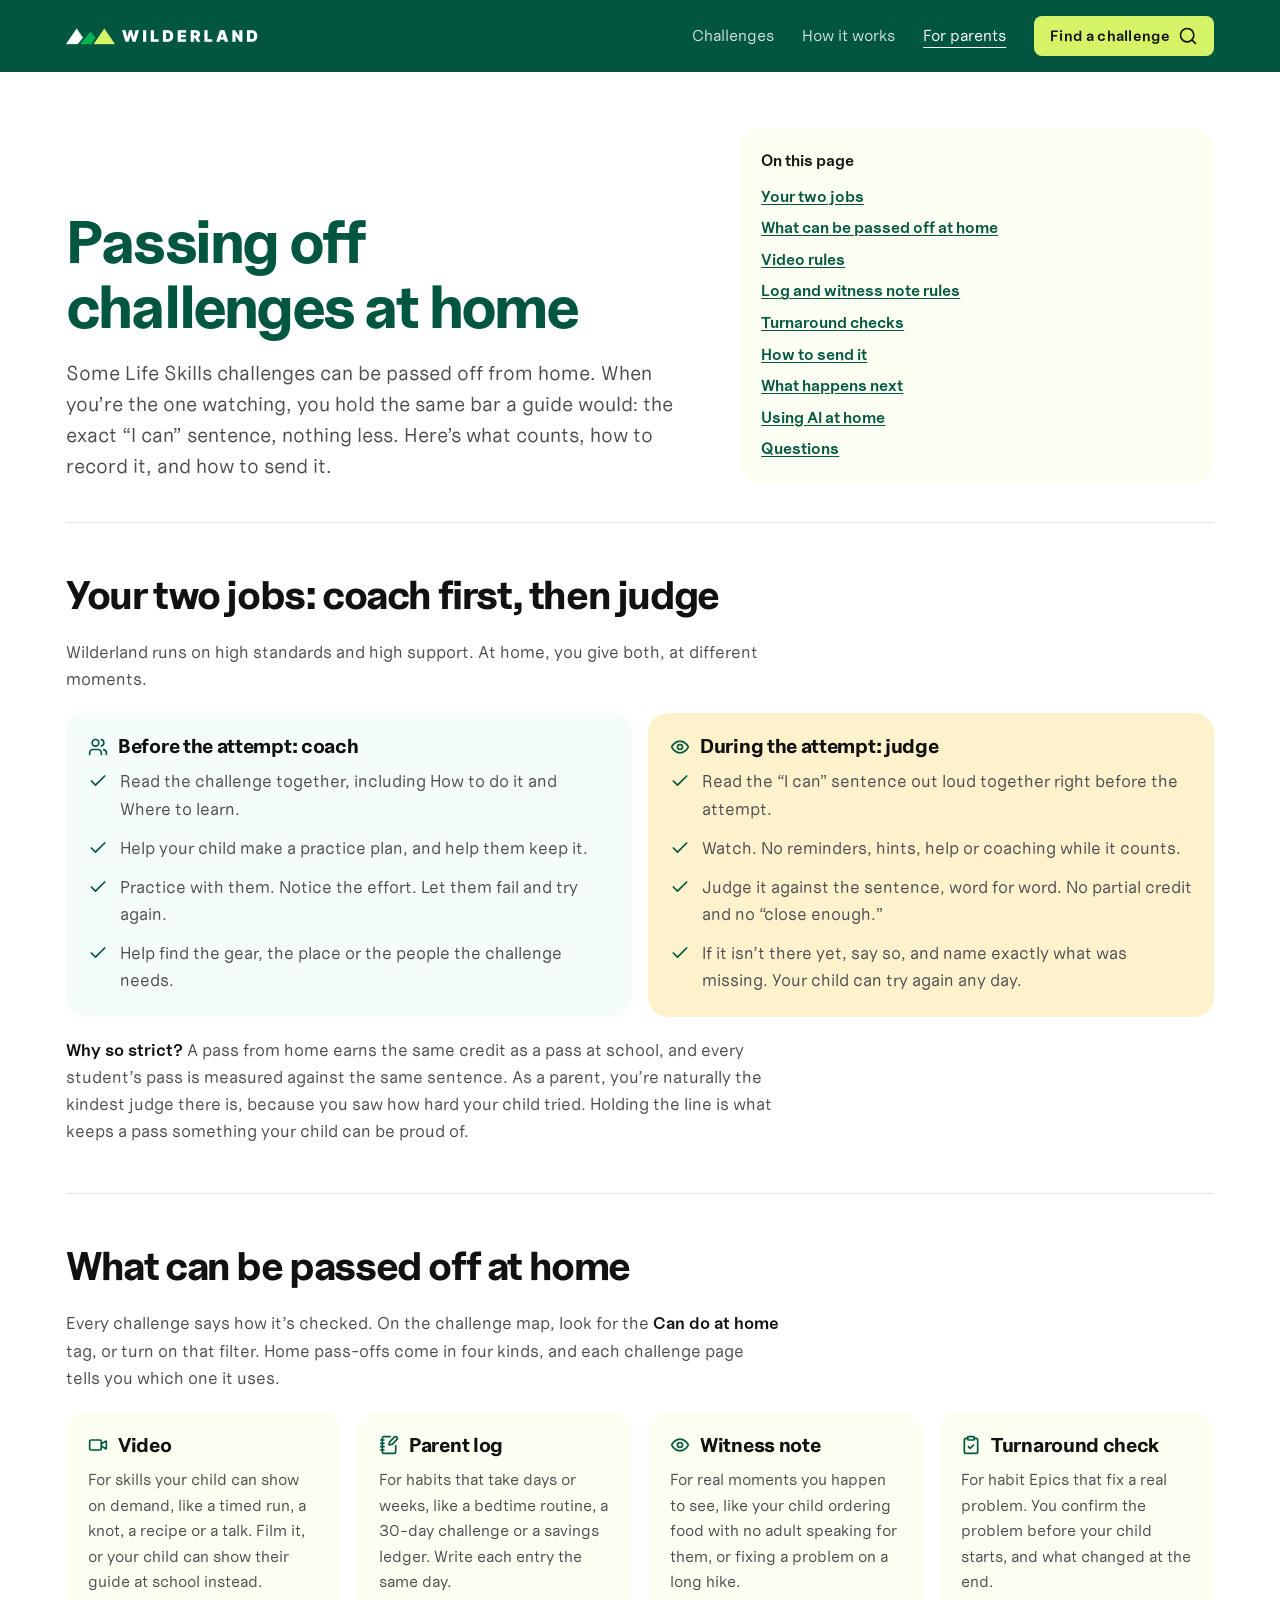
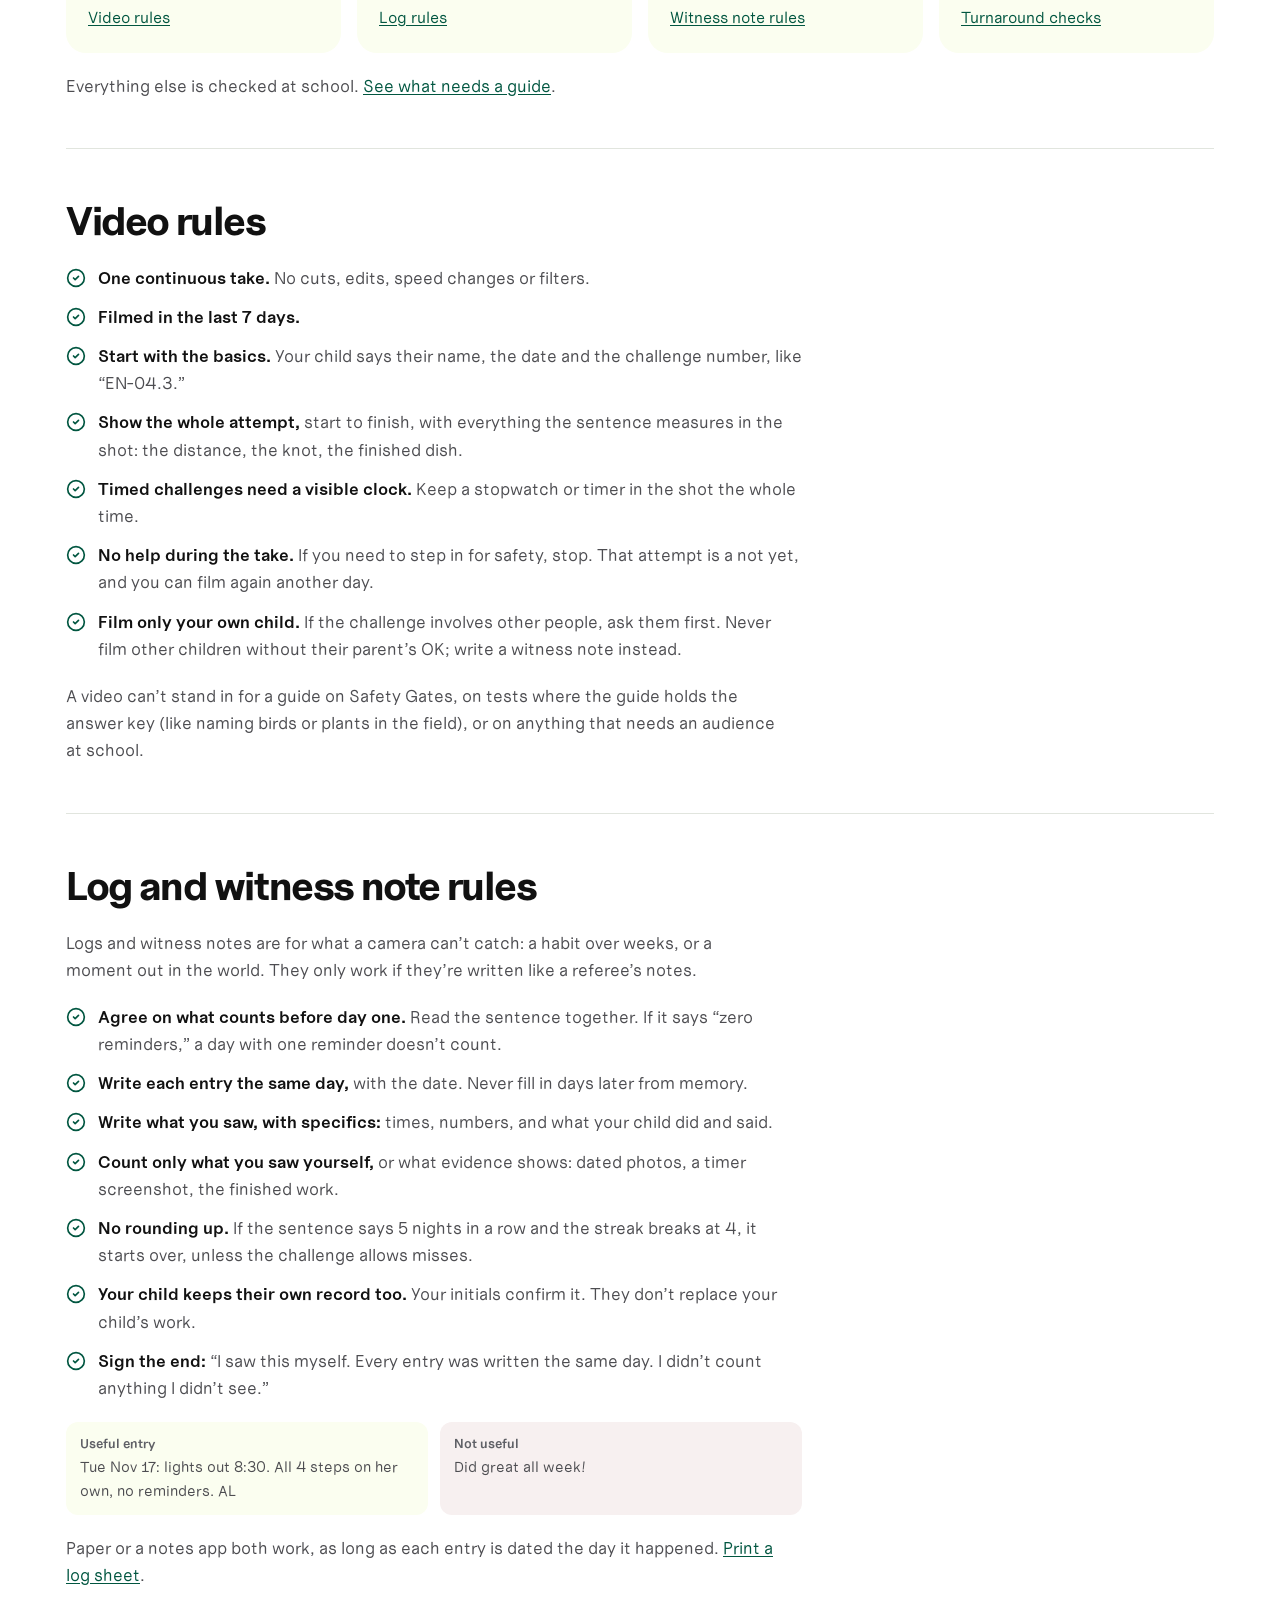
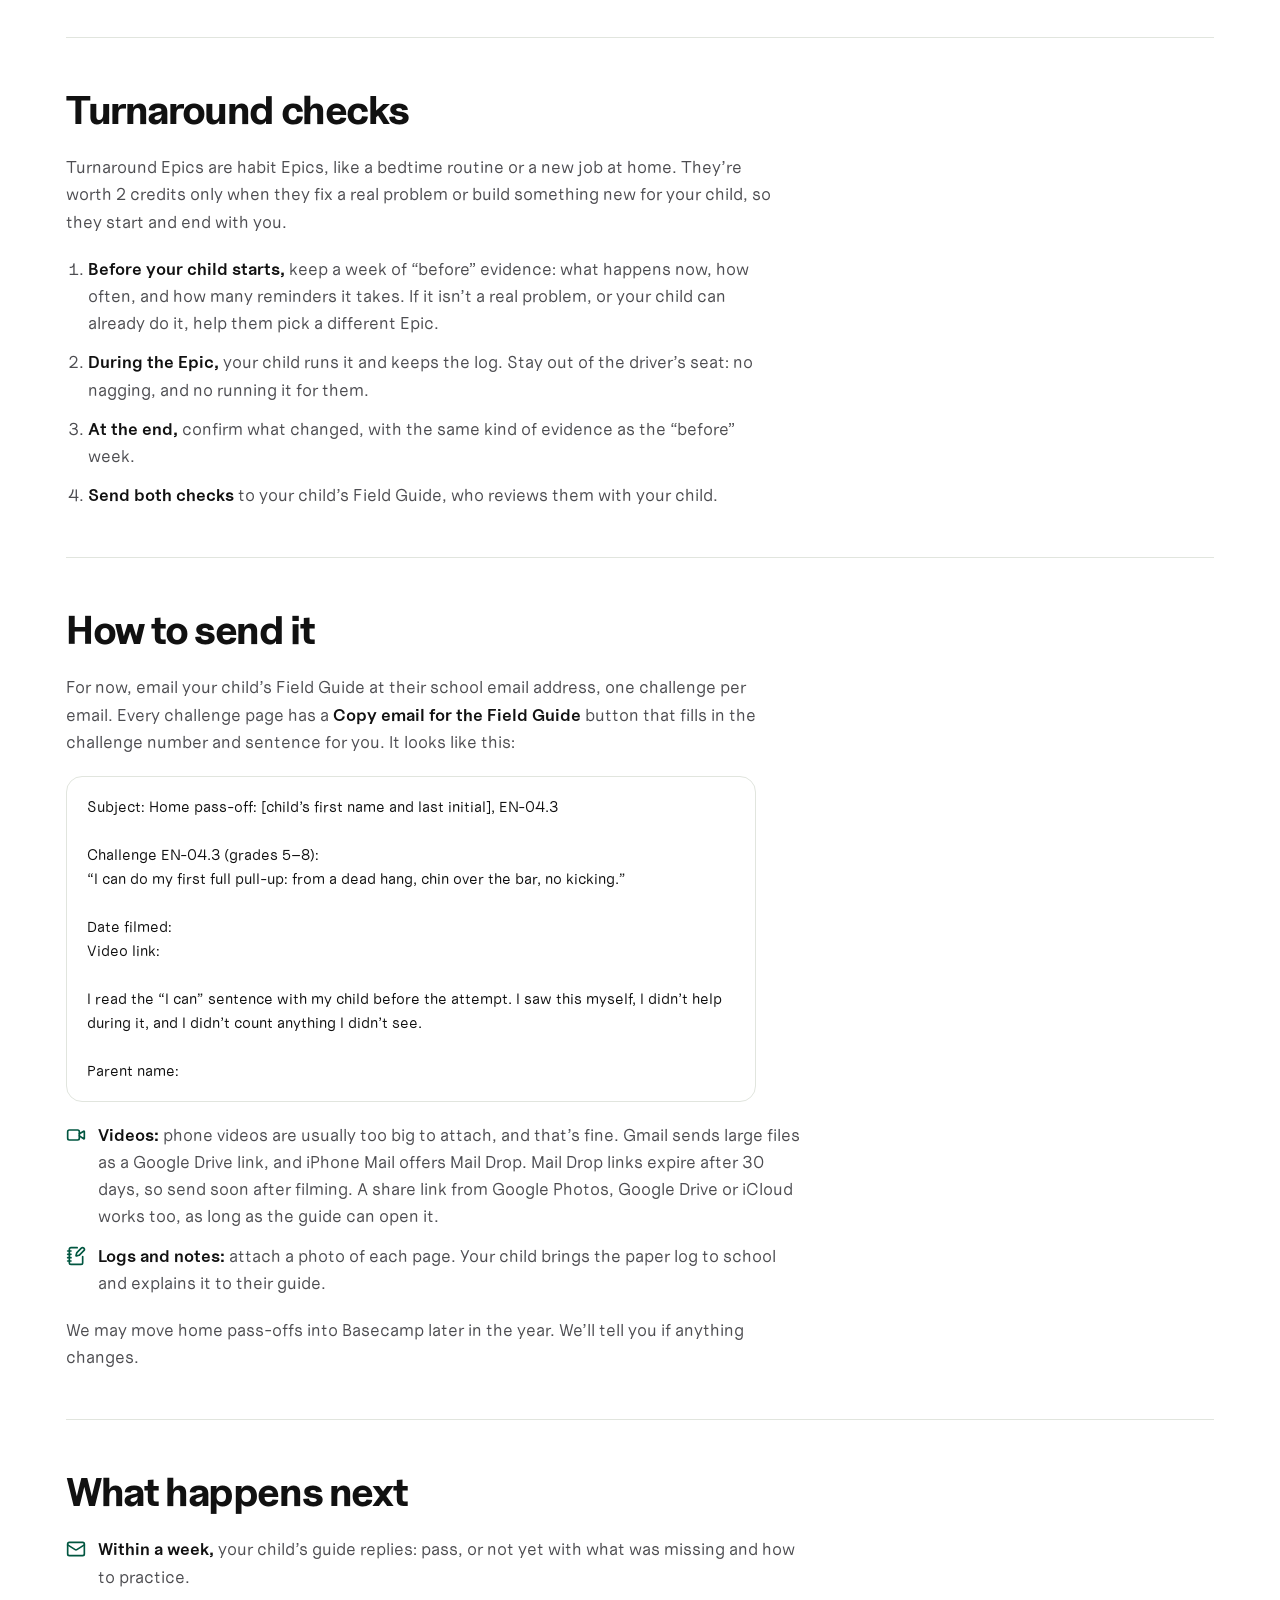
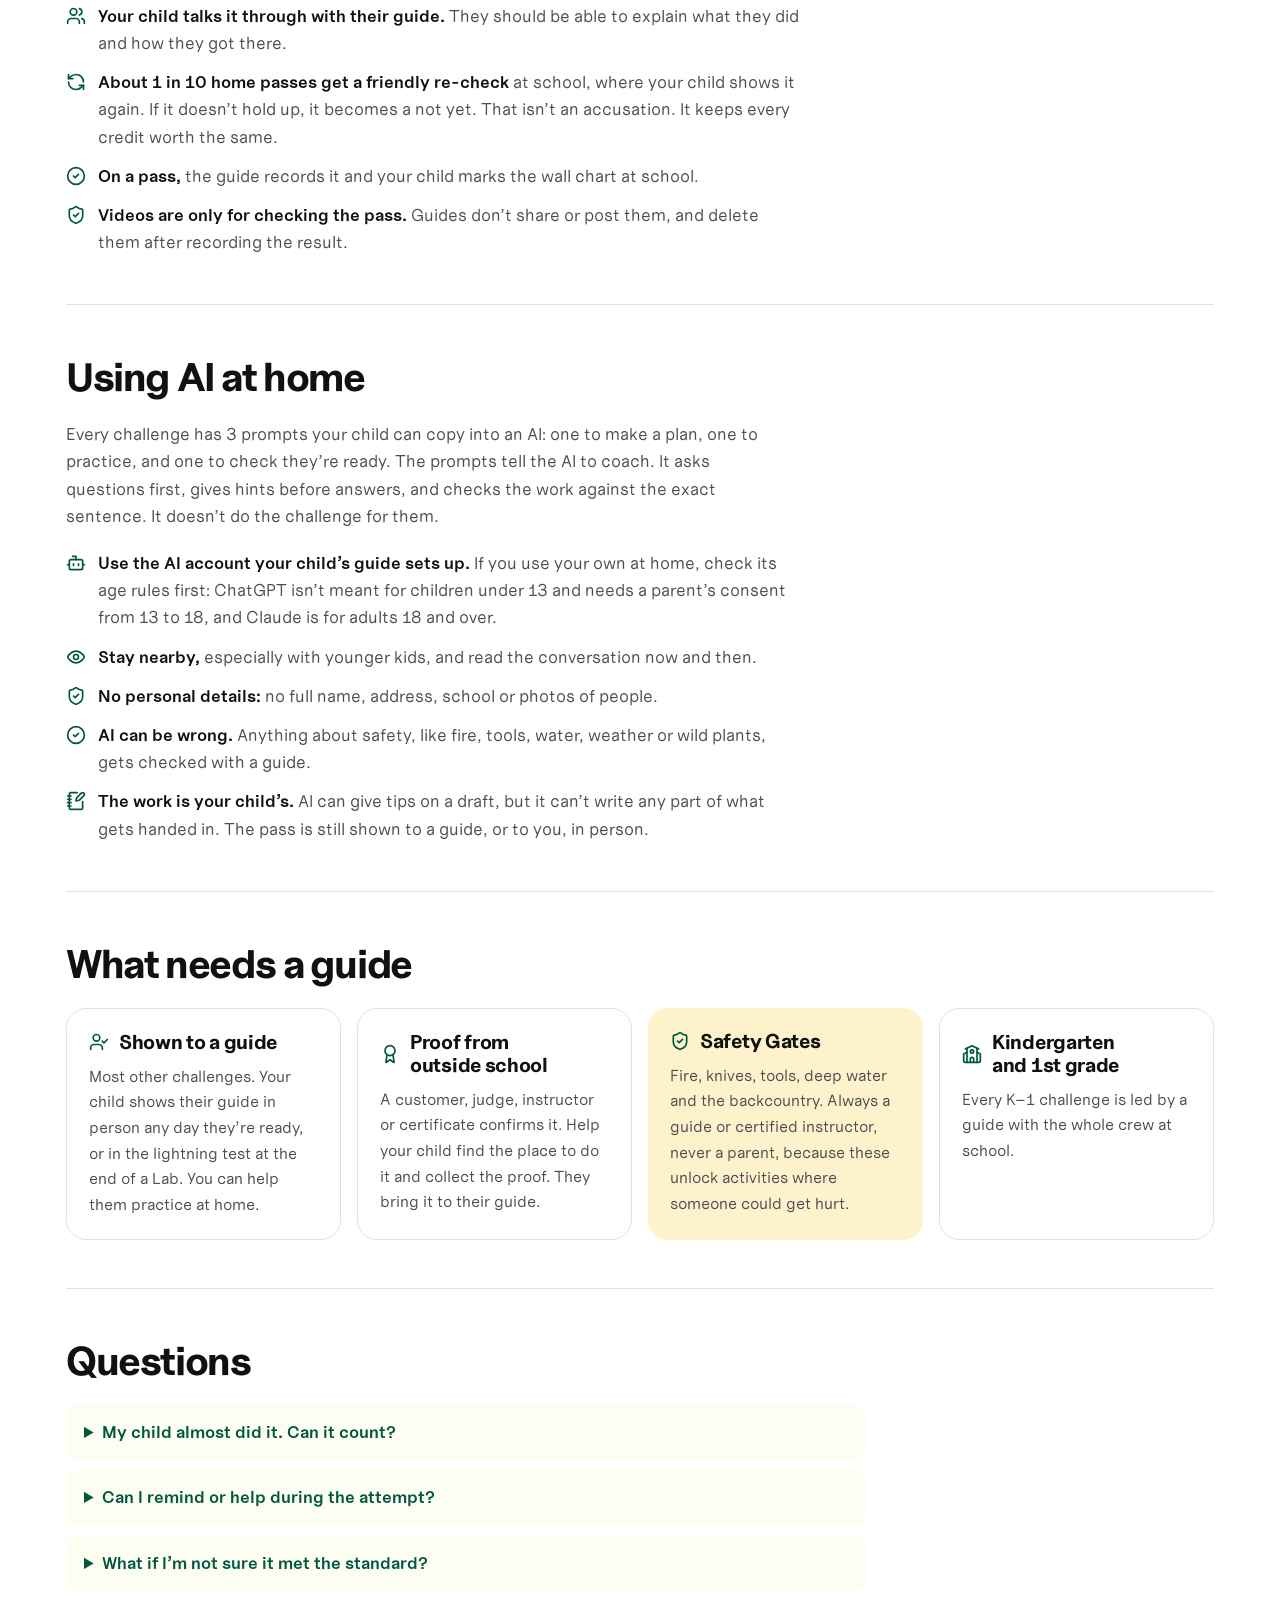
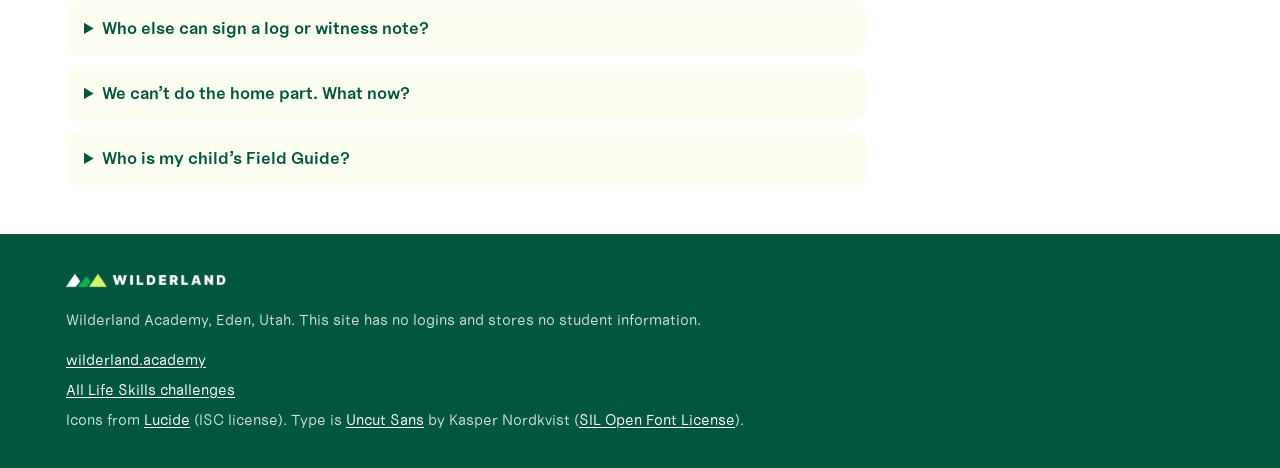
==== commit 41637858: "Add AI starter prompts to every challenge, and AI guidance for parents Each challenge gets 3 prompts" ====
--- a/parents.html
+++ b/parents.html
@@ -41,6 +41,7 @@
       <a href="#turnaround">Turnaround checks</a>
       <a href="#send">How to send it</a>
       <a href="#next">What happens next</a>
+      <a href="#ai">Using AI at home</a>
       <a href="#questions">Questions</a>
     </nav>
   </section>
@@ -177,6 +178,18 @@
     </ul>
   </section>
 
+  <section class="doc-sec" id="ai" aria-labelledby="ai-title">
+    <h2 id="ai-title">Using AI at home</h2>
+    <p>Every challenge has 3 prompts your child can copy into an AI: one to make a plan, one to practice, and one to check they’re ready. The prompts tell the AI to coach. It asks questions first, gives hints before answers, and checks the work against the exact sentence. It doesn’t do the challenge for them.</p>
+    <ul class="rules">
+      <li><svg class="ic" aria-hidden="true"><use href="icons.svg#i-bot"/></svg><span><b>Use the AI account your child’s guide sets up.</b> If you use your own at home, check its age rules first: ChatGPT isn’t meant for children under 13 and needs a parent’s consent from 13 to 18, and Claude is for adults 18 and over.</span></li>
+      <li><svg class="ic" aria-hidden="true"><use href="icons.svg#i-eye"/></svg><span><b>Stay nearby,</b> especially with younger kids, and read the conversation now and then.</span></li>
+      <li><svg class="ic" aria-hidden="true"><use href="icons.svg#i-shield-check"/></svg><span><b>No personal details:</b> no full name, address, school or photos of people.</span></li>
+      <li><svg class="ic" aria-hidden="true"><use href="icons.svg#i-circle-check"/></svg><span><b>AI can be wrong.</b> Anything about safety, like fire, tools, water, weather or wild plants, gets checked with a guide.</span></li>
+      <li><svg class="ic" aria-hidden="true"><use href="icons.svg#i-notebook-pen"/></svg><span><b>The work is your child’s.</b> AI can give tips on a draft, but it can’t write any part of what gets handed in. The pass is still shown to a guide, or to you, in person.</span></li>
+    </ul>
+  </section>
+
   <section class="doc-sec" id="school" aria-labelledby="school-title">
     <h2 id="school-title">What needs a guide</h2>
     <div class="ways">
--- a/styles.css
+++ b/styles.css
@@ -161,7 +161,7 @@
 
 /* ---------- how it works: a full-width pale lime band, like the school's program sections ---------- */
 .band-lime{background:var(--lime-tint)}
-.how{padding:64px 0 72px;display:flex;flex-direction:column;gap:36px}
+.how{padding-block:64px 72px;display:flex;flex-direction:column;gap:36px}
 .how>h2{max-width:20em}
 .steps{list-style:none;padding:0;margin:0;display:grid;grid-template-columns:repeat(5,minmax(0,1fr));gap:16px;counter-reset:s}
 .steps li{counter-increment:s;background:var(--card);border-radius:20px;padding:20px}
@@ -185,7 +185,7 @@
 
 /* ---------- parents band: deep green, like the school's results section ---------- */
 .band-green{background:var(--green);color:var(--on-dark-2)}
-.parents-cta{padding:64px 0;display:grid;grid-template-columns:minmax(0,1.1fr) minmax(0,1fr);gap:24px 56px;align-items:center}
+.parents-cta{padding-block:64px;display:grid;grid-template-columns:minmax(0,1.1fr) minmax(0,1fr);gap:24px 56px;align-items:center}
 .parents-cta h2{color:var(--on-dark)}
 .parents-cta h2 span{display:block;color:var(--lime)}
 .parents-cta p{font-size:17px;max-width:36em;margin-top:16px}
@@ -281,7 +281,7 @@
   .search{flex:1 1 100%}
   .band{min-width:0;flex:1 1 0;font-size:18px}
   .bands-label{flex:1 1 100%}
-  .how{padding:48px 0 56px}
+  .how{padding-block:48px 56px}
   .sheet{width:100vw;max-width:100vw;max-height:100vh;height:100vh;border-radius:0;margin:0}
   .home-box{margin:0 16px}
 }
@@ -375,3 +375,16 @@
   .doc-hero{grid-template-columns:1fr;padding-top:36px}
   .two,.example{grid-template-columns:1fr}
 }
+
+/* AI starter prompts in each challenge */
+.ai-sec h3{display:flex;align-items:center;gap:8px}
+.ai-sec h3 .ic{color:var(--green)}
+.ai-note{font-size:15px;color:var(--muted)}
+.ai-list{list-style:none;margin:6px 0 0;padding:0;display:flex;flex-direction:column;gap:10px}
+.ai-list li{background:var(--lime-tint);border-radius:12px;padding:12px 14px}
+.ai-head{display:flex;gap:10px 14px;align-items:center;justify-content:space-between;flex-wrap:wrap}
+.ai-head b{display:block;color:var(--ink)}
+.ai-head span{font-size:14px;color:var(--muted)}
+.ai-list details{margin-top:6px}
+.ai-list summary{cursor:pointer;font-size:14px;font-weight:600;color:var(--green)}
+.ai-list .template{margin-top:8px;font-size:14px;max-width:none}
